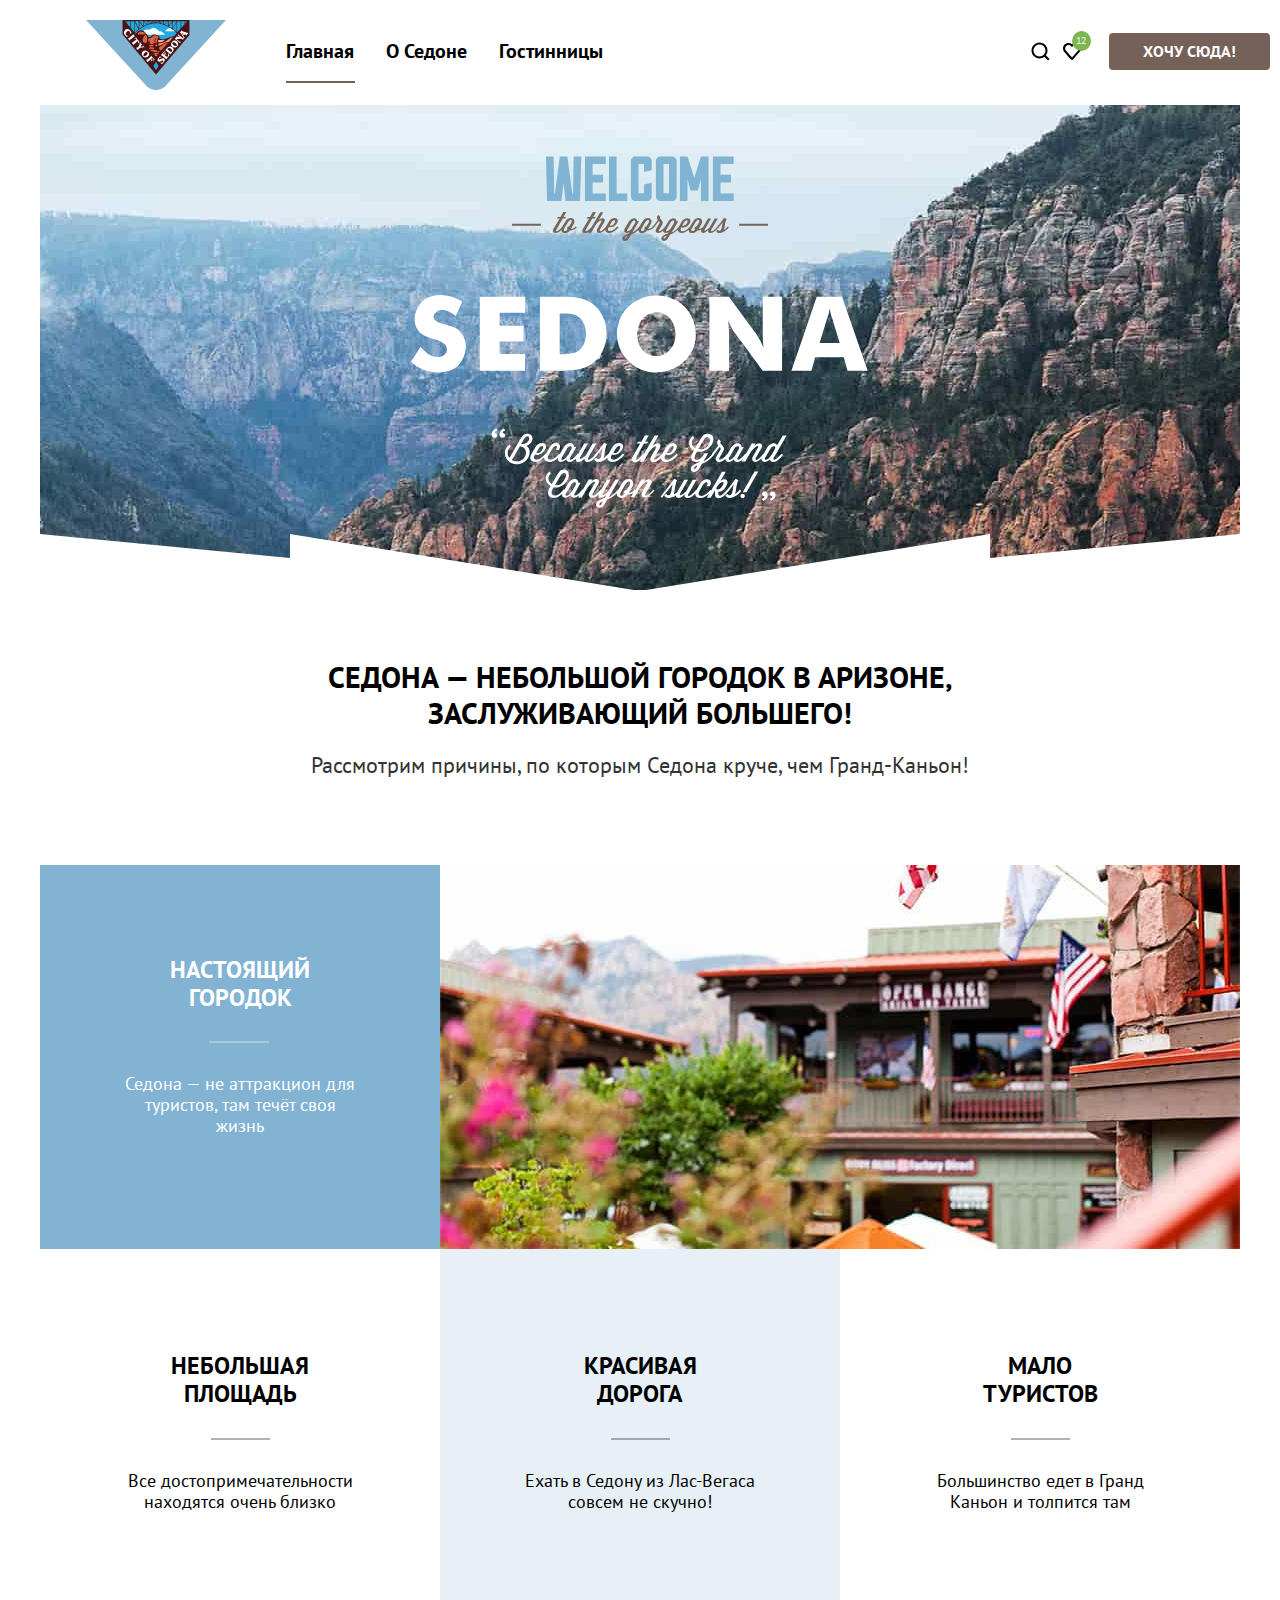
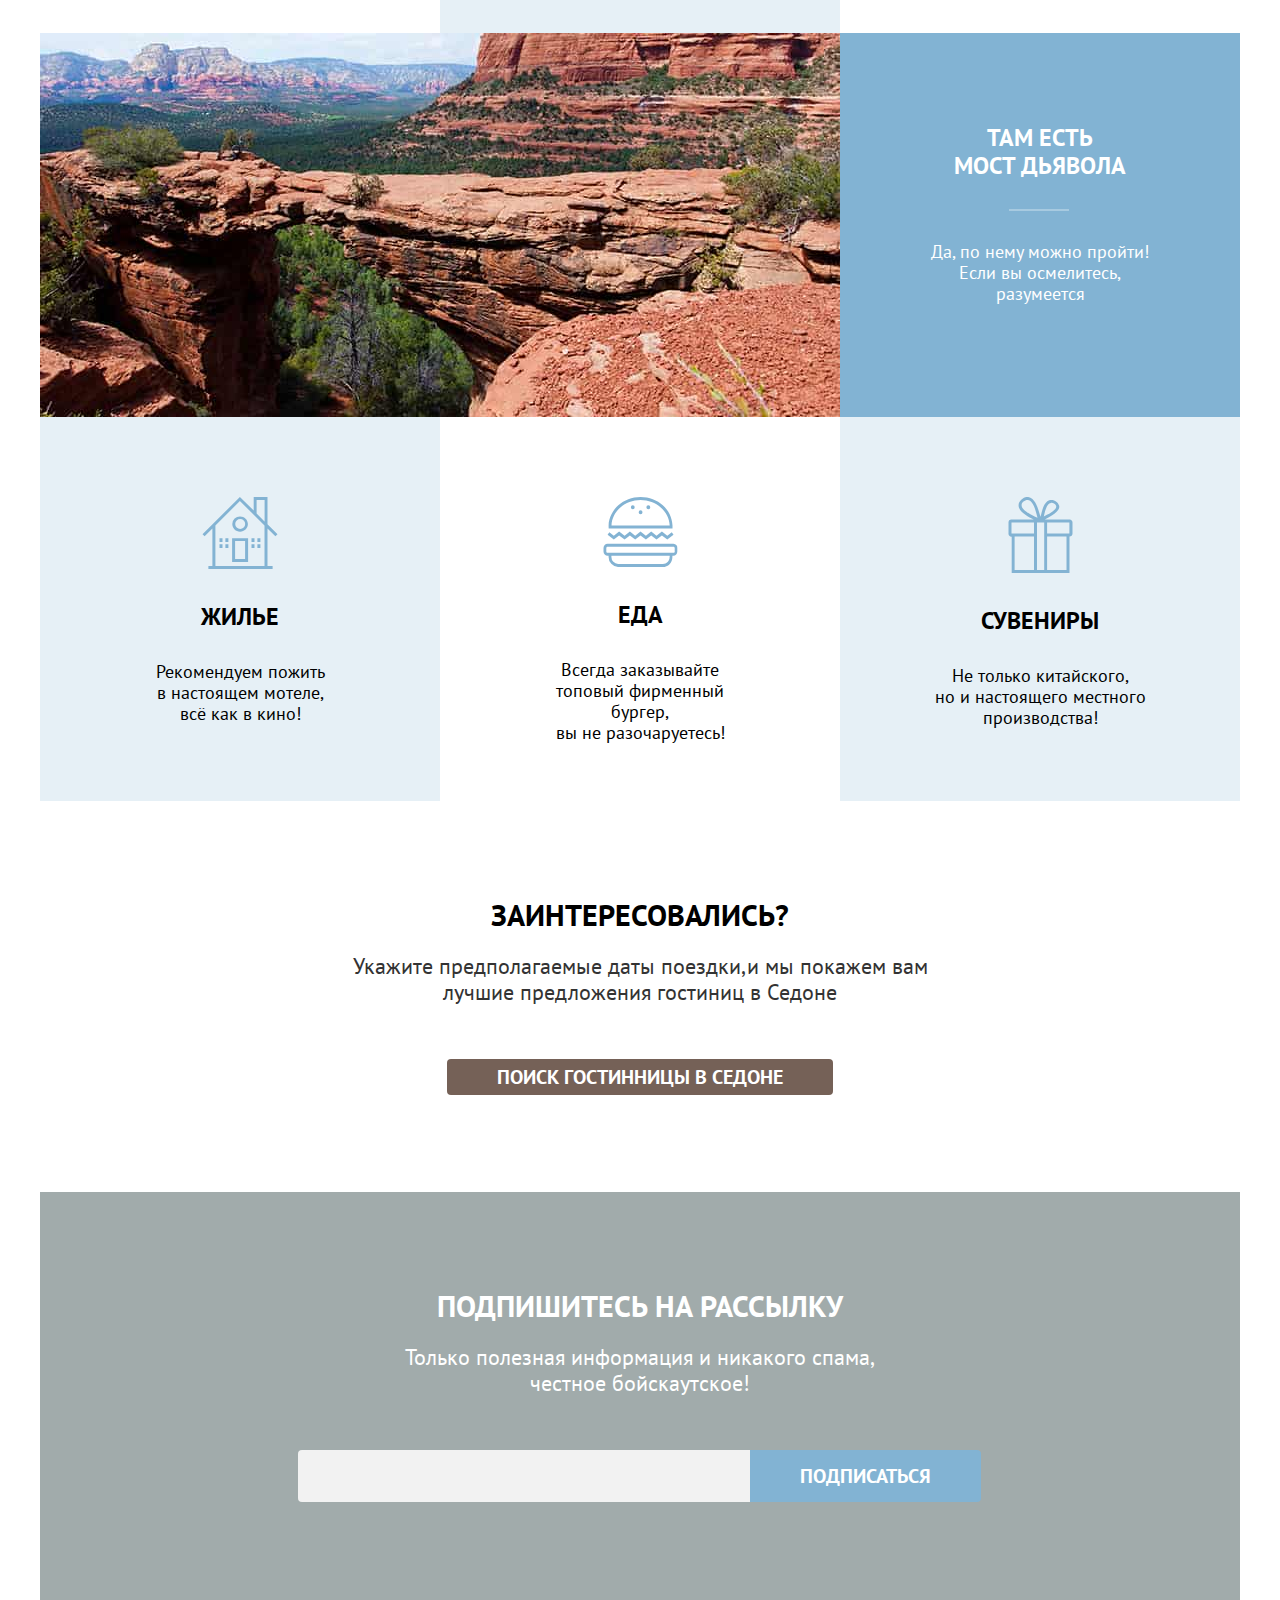
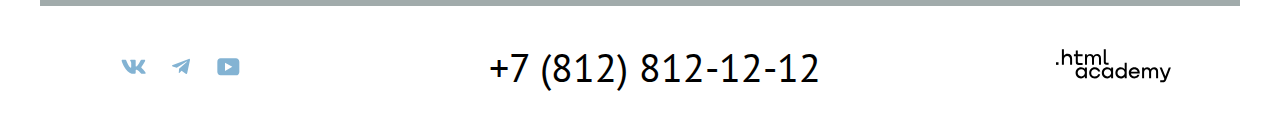
==== 8/index.html @ 2dd7229a ":heavy_check_mark: Сборка #8" ====
<!DOCTYPE html>
<html lang="ru">
<head>
  <meta charset="UTF-8">
  <title>HTML Academy: Седона</title>
  <link rel="stylesheet" href="styles/style.css">
    <base href="https://htmlacademy-htmlcss.github.io/2108835-sedona-35/8/">
</head>
  <body>

    <header class="main-header">
      <nav class="navigation">
        <div class="main-menu">
          <a class="navigation-link" href="#">
            <img class="logo" src="images/header/sedona-logo.svg" width="140px" height="70px" alt="Логотип Поездки в Седону.">
          </a>
          <ul class="navigation-list">
            <li class="navigation-item">
              <a class="navigation-link navigation-link-current">Главная</a>
            </li>
            <li class="navigation-item">
              <a class="navigation-link" href="faq.html">О Седоне</a>
            </li>
            <li class="navigation-item">
              <a class="navigation-link" href="catalog.html">Гостинницы</a>
            </li>
          </ul>
        </div>

        <ul class="navigation-list navigation-user">
          <li class="navigation-item user-menu-item">
            <a class="navigation-link navigation-search" href="#">
              <svg class="search" aria-hidden="true" focusable="false" width="20" height="20" viewBox="0 0 20 20" fill="none" xmlns="http://www.w3.org/2000/svg">
                <path d="M19.5 18.0083L15.8 14.3287C16.8 13.0359 17.5 11.3453 17.5 9.4558C17.5 5.08011 13.9 1.5 9.5 1.5C5.1
                1.5 1.5 5.17956 1.5 9.55525C1.5 13.9309 5.1 17.511 9.5 17.511C11.3 17.511 13 16.9144 14.4 15.8204L18.1 19.5L19.5
                18.0083ZM9.5 15.5221C6.2 15.5221 3.5 12.837 3.5 9.55525C3.5 6.27348 6.2 3.5884 9.5 3.5884C12.8 3.5884 15.5 6.27348
                15.5 9.55525C15.5 12.837 12.8 15.5221 9.5 15.5221Z"/>
                </svg>
              <span class="visually-hidden">
                Поиск
              </span>
              </a>
          </li>
          <li class="navigation-item">
            <a class="navigation-link navigation-favorites" href="#">
              <svg class="heart" aria-hidden="true" focusable="false" width="18" height="17" viewBox="0 0 18 17" fill="none" xmlns="http://www.w3.org/2000/svg" >
                <path d="M8.9 17c-.3 0-.6-.1-.8-.4-5.4-6.1-6.7-7.5-7-7.9C.4 7.8 0 6.6 0 5.4 0 2.4 2.4 0 5.5 0 6.8 0 8
                .5 9 1.3 10 .5 11.3 0 12.5 0c3 0 5.5 2.4 5.5 5.4 0 1.3-.5 2.5-1.3 3.4l-7 7.9c-.2.2-.4.3-.8.3Zm-6-9.5c.3.4
                3.5 4 6.1 6.9l6.2-7c.5-.5.7-1.2.7-2 0-1.8-1.5-3.3-3.3-3.3-1 0-2 .5-2.7 1.3-.3.3-.6.4-.9.4-.3 0-.6-.2-.8-.4-.7-.8-1.7-1.3-2.7-1.3-1.8 0-3.3 1.5-3.3
                3.3-.1.9.3 1.6.7 2.1-.1 0-.1 0 0 0Z"/></svg>
                <span class="new-favorites">12</span>
              <span class="visually-hidden">Нравится</span>
            </a>
          </li>
          <li class="navigation-item">
            <a class="button-want button-brown" href="#">Хочу сюда!</a>
          </li>
        </ul>
      </nav>
    </header>

<div class="page-container">
    <main class="main-container main-index">
      <h1 class="visually-hidden">Седона</h1>

      <div class="main-logo-container">
        <img class="main-logo" src="images/main/welcome.svg" alt="Главная" width="458px" height="352px">
      </div>
      <div class="description-container">
        <h2 class="description-title">Седона &mdash; небольшой городок в Аризоне,<br>заслуживающий большего!</h2>
        <p class="description-paragraph">Рассмотрим причины, по которым Седона круче, чем Гранд-Каньон!</p>
      </div>

      <section class="advantages">
        <h2 class="visually-hidden">Преимущества</h2>
          <ul class="advantages-list-first">
            <li class="advantages-item">
              <div class="advantages-blue">
                <h3 class="advantages-title-blue">Настоящий<br>городок</h3>
                <p class="advantages-description-blue">Седона — не аттракцион для туристов, там течёт своя жизнь</p>
              </div>
              <img src="images/main/photo-1.jpg" width="800" height="384" alt="Фото Настоящий городок">
            </li>
          </ul>
          <ul class="advantages-item">
            <li class="advantages-white">
              <h3 class="advantages-title light">Небольшая площадь</h3>
              <p class="advantages-description">Все достопримечательности находятся очень близко</p>
            </li>
            <li class="advantages-white light-blue">
              <h3 class="advantages-title">Красивая дорога</h3>
              <p class="advantages-description">Ехать в Седону из Лас-Вегаса совсем не скучно!</p>
            </li>
            <li class="advantages-white">
              <h3 class="advantages-title light">Мало туристов</h3>
              <p class="advantages-description">Большинство едет в Гранд Каньон и толпится там</p>
            </li>
          </ul>
          <div class="advantages-list-second">
            <img src="images/main/photo-2.jpg" width="800" height="384" alt="Фото Мост Дьявола">
            <ul class="advantages-item">
              <li class="advantages-blue">
                <h3 class="advantages-title-blue">Там есть<br>мост дьявола</h3>
                <p class="advantages-description-blue">Да, по нему можно пройти! Если вы осмелитесь, разумеется</p>
            </li>
          </ul>
        </div>
          <ul class="advantages-item">
            <li class="advantages-white light-blue">
              <div class="services-item-image">
                <img class="services-image" src="images/main/house.svg">
              </div>
              <h3 class="advantages-title house">Жилье</h3>
              <p class="advantages-description last">Рекомендуем пожить<br>в настоящем мотеле,<br> всё как в кино!</p>
            </li>
            <li class="advantages-white">
              <div class="services-item-image">
                <img class="services-image" src="images/main/food .svg">
              </div>
              <h3 class="advantages-title food">Еда</h3>
              <p class="advantages-description last">Всегда заказывайте<br>топовый фирменный бургер,<br>вы не разочаруетесь!</p>
            </li>
            <li class="advantages-white light-blue">
              <div class="services-item-image">
                <img class="services-image" src="images/main/souvenirs.svg">
              </div>
              <h3 class="advantages-title gift">Сувениры</h3>
              <p class="advantages-description last">Не только китайского,<br>но и настоящего местного<br>производства!</p>
            </li>
          </ul>
      </section>

      <section class="search-hotel">
        <h2 class="search-hotel-text">Заинтересовались?</h2>
        <p class="search-hotel-description">Укажите предполагаемые даты поездки,и мы покажем вам лучшие предложения гостиниц в Седоне</p>
        <a class="button button-search-hotel button-brown" href="catalog.html">Поиск гостинницы в Седоне</a>
      </section>
      <section class="subscribe index-subscribe">
        <div class="subscribe-text">
          <h2 class="subscribe-title">Подпишитесь на рассылку</h2>
          <p class="subscribe-paragraph">Только полезная информация и никакого спама,<br>честное бойскаутское!</p>
        </div>
          <form class="subscribe-form" action="https://echo.htmlacademy.ru/" method="post">
            <input class="subscribe-input" type="email" name="mailing-list-email placeholder"="Ваш e-mail">
            <button class="button subscription-button button-blue" type="submit">Подписаться</button>
          </form>
        </section>
    </main>

    <footer class="page-footer">
      <section class="footer-social">
        <h2 class="visually-hidden">Социальные сети</h2>
        <ul class="footer-social-list">
          <li class="footer-social-item">
            <a class="social-link" href="https://vk.com/htmlacademy">
              <svg class="social-vk" aria-hidden="true" focusable="false" width="25" height="15" viewBox="0 0 25 15" xmlns="http://www.w3.org/2000/svg">
                <path fill-rule="evenodd" clip-rule="evenodd" d="M24.1164 1.80445C24.2824 1.25845 24.1164 0.856445
                23.3214 0.856445H20.6964C20.0284 0.856445 19.7204 1.20345 19.5534 1.58645C19.5534 1.58645 18.2184
                4.78245 16.3274 6.85845C15.7154 7.46045 15.4374 7.65145 15.1034 7.65145C14.9364 7.65145 14.6854 7.46045
                14.6854 6.91345V1.80445C14.6854 1.14845 14.5014 0.856445 13.9454 0.856445H9.81738C9.40038 0.856445 9.14938 1.16045
                9.14938 1.44945C9.14938 2.07045 10.0954 2.21445 10.1924 3.96245V7.76045C10.1924 8.59345 10.0394 8.74444 9.70538
                8.74444C8.81538 8.74444 6.65038 5.53345 5.36538 1.85945C5.11638 1.14445 4.86438 0.856445 4.19338 0.856445H1.56638C0.816382 0.856445 0.666382 1.20345 0.666382
                1.58645C0.666382 2.26845 1.55638 5.65645 4.81138 10.1374C6.98138 13.1974 10.0364 14.8564 12.8194 14.8564C14.4884
                14.8564 14.6944 14.4884 14.6944 13.8534V11.5404C14.6944 10.8034 14.8524 10.6564 15.3814 10.6564C15.7714 10.6564
                16.4384 10.8484 17.9964 12.3234C19.7764 14.0724 20.0694 14.8564 21.0714 14.8564H23.6964C24.4464 14.8564 24.8224
                14.4884 24.6064 13.7604C24.3684 13.0364 23.5184 11.9854 22.3914 10.7384C21.7794 10.0284 20.8614 9.26345 20.5824
                8.88045C20.1934 8.38945 20.3044 8.17044 20.5824 7.73345C20.5824 7.73345 23.7824 3.30745 24.1154 1.80445H24.1164Z"/>
              </svg>
              <span class="visually-hidden">Вконтакте</span>
            </a>
          </li>
          <li class="footer-social-item">
            <a class="social-link" href="https://t.me/htmlacademy ">
              <svg class="social-telegram" aria-hidden="true" focusable="false" width="18" height="16" viewBox="0 0 18 16" fill="none" xmlns="http://www.w3.org/2000/svg">
                <path d="M16.785 0.955705L0.840489 7.1042C-0.247661 7.54126 -0.241365 8.14828 0.640845 8.41897L4.73445
                9.69597L14.2058 3.72014C14.6537 3.44766 15.0629 3.59424 14.7265 3.89281L7.05283 10.8183H7.05103L7.05283
                10.8192L6.77045 15.0387C7.18413 15.0387 7.36669 14.8489 7.59871 14.625L9.58705 12.6915L13.7229 15.7464C14.4855
                16.1664 15.0332 15.9506 15.2229 15.0405L17.9379 2.2453C18.2158 1.13107 17.5126 0.626562 16.785 0.955705Z"/>
              </svg>
              <span class="visually-hidden">Телеграмм</span>
            </a>
          </li>
          <li class="footer-social-item">
            <a class="social-link" href="https://www.youtube.com/user/htmlacademyru">
              <svg class="social-youtube" aria-hidden="true" focusable="false" width="23" height="18" viewBox="0 0 23 18" fill="none" xmlns="http://www.w3.org/2000/svg">
                <path d="M18.9402 0.356445H3.50738C1.64668 0.356445 0.333252 1.9502 0.333252 3.75645V13.8502C0.333252
                15.7627 1.64668 17.3564 3.50738 17.3564H19.1591C20.8009 17.3564 22.3333 15.7627 22.3333 13.9564V3.75645C22.1143
                1.9502 20.8009 0.356445 18.9402 0.356445ZM7.99494 12.8939V4.81894L15.3283 8.85645L7.99494 12.8939Z"/>
              </svg>
              <span class="visually-hidden">Ютуб</span>
            </a>
          </li>
        </ul>
    </section>

    <a class="footer-contacts-phone" href="tel:+79129121212">+7 (812) 812-12-12</a>

    <a class="footer-html-logo" href="https://htmlacademy.ru/">
      <svg class="copyright-htmlacademy" aria-hidden="true" focusable="false" width="115" height="34" viewBox="0 0 115 34" fill="none" xmlns="http://www.w3.org/2000/svg">
        <path d="M0 13.2564V15.8564H2.5V13.2564H0Z" fill="black"/>
        <path d="M11.6 4.85645C10 4.85645 8.8 5.55645 8 6.55645H7.9V0.356445H5.9V15.8564H7.9V10.5564C7.9 8.45645 9.2 6.95645 11.2 6.95645C13 6.95645 14.1 8.35645 14.1 10.1564V15.8564H16.1V9.75644C16.2 6.75644 14.3 4.85645 11.6 4.85645Z" fill="black"/>
        <path d="M26.6 5.15645H21.8V1.45645H19.8V5.25645H17.9V7.25645H19.8V13.2564C19.8 14.9564 20.8 15.9564 22.5 15.9564H26.6V13.9564H22.9C22.2 13.9564 21.8 13.5564 21.8 12.8564V7.15645H26.6V5.15645Z" fill="black"/>
        <path d="M41.1 4.95645C39.5 4.95645 38.2 5.75644 37.6 7.05645H37.5C36.9 5.85645 35.7 4.95645 34.1 4.95645C32.7 4.95645 31.6 5.75645 31 6.75645H30.9V5.15645H29V15.7564H31V10.3564C31 8.35645 32 6.85645 33.6 6.85645C35.1 6.85645 36 7.85645 36 9.45645V15.7564H38V10.1564C38 7.75645 39.4 6.85645 40.6 6.85645C42.1 6.85645 43 7.85645 43 9.45645V15.7564H45V9.25644C45.1 6.75644 43.6 4.95645 41.1 4.95645Z" fill="black"/>
        <path d="M47.8 13.0564C47.8 14.7564 48.8 15.7564 50.6 15.7564H52.6V13.7564H50.9C50.2 13.7564 49.8 13.3564 49.8 12.6564V0.356445H47.8V13.0564Z" fill="black"/>
        <path d="M28.9 20.0564C28 18.9564 26.7 18.2564 25 18.2564C21.9 18.2564 19.6 20.5564 19.6 23.8564C19.6 27.1564 21.9 29.4564 25 29.4564C26.8 29.4564 28 28.6564 28.8 27.5564H28.9V29.1564H30.9V18.5564H28.9V20.0564ZM25.3 27.4564C23.1 27.4564 21.7 25.8564 21.7 23.8564C21.7 21.8564 23.1 20.2564 25.3 20.2564C27.5 20.2564 28.9 21.8564 28.9 23.8564C28.9 25.7564 27.5 27.4564 25.3 27.4564Z" fill="black"/>
        <path d="M44.2 22.3564C43.7 19.9564 41.6 18.2564 38.8 18.2564C35.4 18.2564 33.2 20.7564 33.2 23.8564C33.2 26.9564 35.4 29.4564 38.8 29.4564C41.6 29.4564 43.7 27.6564 44.2 25.2564H42.1C41.7 26.5564 40.4 27.5564 38.8 27.5564C36.6 27.5564 35.2 25.9564 35.2 23.9564C35.2 21.9564 36.6 20.3564 38.8 20.3564C40.4 20.3564 41.6 21.3564 42.1 22.5564H44.2V22.3564Z" fill="black"/>
        <path d="M55.1 20.0564C54.2 18.9564 52.9 18.2564 51.2 18.2564C48.1 18.2564 45.8 20.5564 45.8 23.8564C45.8 27.1564 48.1 29.4564 51.2 29.4564C53 29.4564 54.2 28.6564 55 27.5564H55.1V29.1564H57.1V18.5564H55.1V20.0564ZM51.5 27.4564C49.3 27.4564 47.9 25.8564 47.9 23.8564C47.9 21.8564 49.3 20.2564 51.5 20.2564C53.7 20.2564 55.1 21.8564 55.1 23.8564C55.1 25.7564 53.6 27.4564 51.5 27.4564Z" fill="black"/>
        <path d="M68.7 20.1564C67.8 19.0564 66.5 18.2564 64.8 18.2564C61.7 18.2564 59.4 20.5564 59.4 23.8564C59.4 27.1564 61.6 29.4564 64.8 29.4564C66.5 29.4564 67.8 28.6564 68.6 27.6564H68.7V29.1564H70.7V13.7564H68.7V20.1564ZM65.1 27.4564C62.9 27.4564 61.5 25.8564 61.5 23.8564C61.5 21.8564 62.9 20.2564 65.1 20.2564C67.3 20.2564 68.7 21.8564 68.7 23.8564C68.6 25.8564 67.2 27.4564 65.1 27.4564Z" fill="black"/>
        <path d="M78.3 18.2564C75 18.2564 72.8 20.7564 72.8 23.8564C72.8 26.8564 74.9 29.4564 78.3 29.4564C80.8 29.4564 82.8 28.1564 83.5 25.8564H81.4C80.9 26.8564 79.8 27.4564 78.4 27.4564C76.5 27.4564 75.1 26.1564 75 24.5564H83.8C84 20.9564 81.8 18.2564 78.3 18.2564ZM78.3 20.1564C80 20.1564 81.3 21.1564 81.6 22.7564H75.1C75.4 21.2564 76.6 20.1564 78.3 20.1564Z" fill="black"/>
        <path d="M98.2 18.2564C96.6 18.2564 95.3 19.0564 94.6 20.2564H94.5C93.9 19.0564 92.7 18.2564 91.1 18.2564C89.7 18.2564 88.6 18.9564 88 20.0564V18.5564H86.1V29.1564H88.1V23.7564C88.1 21.7564 89.1 20.3564 90.7 20.2564C92.2 20.2564 93.1 21.2564 93.1 22.8564V29.1564H95.1V23.5564C95.1 21.1564 96.5 20.2564 97.7 20.2564C99.2 20.2564 100.1 21.2564 100.1 22.8564V29.1564H102.1V22.6564C102.2 20.0564 100.7 18.2564 98.2 18.2564Z" fill="black"/>
        <path d="M109.4 27.3564L105.8 18.4564H103.6L108.4 30.0564C108.1 30.9564 107.7 31.2564 106.7 31.2564H104.2V33.2564H106.7C108.5 33.2564 109.5 32.4564 110.2 30.6564L114.9 18.4564H112.8L109.4 27.3564Z" fill="black"/>
      </svg>
      <!-- <img class="footer-logo" src="images/footer/footer-htmlacademy-logo.svg" width="114.9px" height="32.9px" alt="Логотип html academy"> -->
    </a>
   </footer>
</div>

  <div class="modal-container modal-close">
    <div class="modal">
      <button class="button modal-close-button">
        <span class="visually-hidden">Закрыть</span>
      </button>
      <section class="modal-content">
        <h2 class="modal-title">Поиск гостиницы в Седоне</h2>
        <form class="modal-form" action="https://echo.htmlacademy.ru/" method="post">
          <fieldset class="form-selection">
            <ul class="date-selection-list">
              <li class="date-selection-item">
                <label class="arival-date-title" for="arival">Дата Заезда:</label>
                <div class="arival-date-wrapper">
                  <input class="arival-date-input" type="text" id="arival" name="arival-date" placeholder="Укажите дату" value="27 апреля 2020" required>
                  <span class="description-input error">Мы не можем отправить вас в прошлое.</span>
                </div>
              </li>
              <li class="date-selection-item">
                <label class="checkout-date-title" for="checkout">Дата Выезда:</label>
                <div class="checkout-date-wrapper">
                  <input class="checkout-date-input" type="text" id="checkout" name="checkout-date" placeholder="Укажите дату" value="1 сентября 2023" required>
                  <span class="description-input">На эти даты есть свободные номера. Пока есть.</span>
                </div>
              </li>
            </ul>
          </fieldset>
          <fieldset class="form-selection">
            <ul class="people-selection-list">
              <li class="people-selection-item">
                <label class="people-selection-title" for="adults">Взрослые:</label>
                <div class="people-selection-input">
                  <button class="button-minus" type="button" name="minus"></button>
                  <input class="people-amount" type="number" id="adults" name="adults-place" value="2">
                  <button class="button-plus" type="button" name="plus"></button>
                </div>
              </li>
               <li class="people-selection-item">
                <span class="people-selection-title-label">
                  <label class="people-selection-title" for="children">Дети:</label>
                  <span class="tooltip">
                    <button class="tooltip-button" aria-labelledby="tooltip-label-amount">
                      <svg class="tooltip-button-icon" aria-hidden="true" focusable="false" width="20" height="20" viewBox="0 0 20 20" fill="none" xmlns="http://www.w3.org/2000/svg">
                        <path fill-rule="evenodd" clip-rule="evenodd" d="M9 4h2v2H9V4Zm2 12H9V7h2v9Z" fill="#fff"/>
                      </svg>
                    </button>
                    <span class="tooltip-text" role="tooltip" id="tooltip-label-amount">
                      Укажите количество детей,<br> которые будут с вами, возраст<br> которых от 6 до 18 лет. Дети<br> до 6 лет размещаются<br> бесплатно.
                    </span>
                  </span>
                </span>
                <div class="people-selection-input">
                  <button class="button-minus" type="button" name="minus"></button>
                  <input class="people-amount" type="number" id="children" name="children-place" value="2">
                  <button class="button-plus" type="button" name="plus"></button>
                </div>
              </li>
            </ul>
          </fieldset>
          <button class="modal-submit-button buton-blue" type="submit" name="search">Найти</button>
        </form>
      </section>
    </div>
  </div>
</body>
</html>
---- 8/styles/style.css ----
@font-face {
    font-family: "PT Sans";
    font-style: normal;
    font-weight: 400;
    src: url(../fonts/ptsans-400.woff2) format("woff2");
    font-display: swap;
}

@font-face {
    font-family: "PT Sans";
    font-style: normal;
    font-weight: 700;
    src: url(../fonts/ptsans-700.woff2) format("woff2");
    font-display: swap;
}

html {
  height: 100%;
}

body {
  margin: 0;
  display: flex;
  flex-direction: column;
  min-height: 100%;
  font-family: "PT Sans", Arial , sans-serif;
  font-weight: 400;
  font-size: 18px;
  line-height: 21px;
  color: #000000;
  background-color: #ffffff;
  box-sizing: border-box;
}

.visually-hidden {
  position: absolute;
  width: 1px;
  height: 1px;
  margin: -1px;
  padding: 0;
  border: 0;
  clip: rect(0 0 0 0);
  overflow: hidden;
}

.page-container {
  margin: 0 auto;
  width: 1200px;
}

.button {
  font-family: inherit;
  font-style: normal;
  font-weight: 700;
  font-size: 16px;
  line-height: 20px;
  text-align:center;
  text-decoration: none;
  text-transform:uppercase;
  color: #000000;
  border: none;
  cursor: pointer;
}

.button-light {
  color:#000000;
  background-color: #ffffff;
}

.page-header {
    color:#000000;
    background:#ffffff;
}


.logo {
  z-index: 10;
  margin-right: 28px;
}

.navigation-item {
  font-size: 20px;
  white-space: nowrap;
}

.navigation {
  display: flex;
  justify-content: space-between;
  padding-right: 70px;
  padding-left: 70px;
  width: 1200px;
  margin: 0 auto;
}

.main-menu {
  display: flex;
  width: 700px;
}

.navigation-list {
  display: flex;
  flex-wrap: wrap;
  margin-top: 19px;
  padding: 0;
  list-style-type: none;
}

.navigation-user {
  display: flex;
  align-items: center;
  margin-top: 5px;
  padding: 0;
}

.user-menu-item {
  min-height: 25px;
  min-width: 25px;
}

.new-favorites {
  position: absolute;
  font-weight: 400;
  font-size: 10px;
  color: #FFFFFF;
  background-color: #7DB54F;
  display: flex;
  width: 10px;
  height: 10px;
  padding: 5px 5px 5px 4px;
  border-radius: 50% ;
  line-height: 10px;
  text-align:center;
  top: 0;
}

.button-want {
  padding: 8px 34px;
  display: block;
  font-family: 'PT Sans', Arial , sans-serif;
  font-weight: 700;
  font-size: 16px;
  text-transform: uppercase;
  color: #FFFFFF;
  text-decoration: none;
  white-space: nowrap;
  border-radius: 4px;
  border-style: none;
}

.heart {
  position: absolute;
  top: 0;
  bottom: 0;
  right: 0;
  left: 0;
  margin: auto;
  fill: #000000;
}

.search {
  position: absolute;
  top: 0;
  bottom: 0;
  right: 0;
  left: 0;
  margin: auto;
  fill: #000000;
}

.navigation-searh {
  position: relative;
  padding: 18px 24px 24px 20px;
}

.navigation-favorites {
  position: relative;
  padding: 18px 5px 24px 18px;
  margin-right: 21px;
  text-decoration: none;
}


.navigation-link {
  position: relative;
  padding: 20px 16px;
  display: block;
  font-family: "PT Sans", Arial , sans-serif;
  font-size: 20px;
  line-height: 24px;
  color: #000000;
  font-weight: 700;
  text-align: left;
  text-decoration: none;
  text-transform: capitalize;
}

.navigation-link-current::before {
  position: absolute;
  right: 0;
  left: 0;
  bottom: 0;
  margin: 0 15px 0 16px;
  height: 2px;
  background-color: #756257;
  content: "";
}

.navigation-favorites {
  text-decoration: none;
}

/* все виды кнопок */

.button-brown {
  background-color: #756157;
}

.button-brown:hover {
  background-color: #615048;
  cursor: pointer;
}

.button-brown:focus-visible {
  outline: 0;
  background-color: #615048;
}

.button-brown:active {
  color: #FFFFFF30;
  background-color: #756157;
}

.button-brown:disabled {
  background-color: #E5E5E5;
}

.button-blue {
  background-color: #82B3D3;
}

.button-blue:hover {
  background-color: #68A2CA;
  cursor: pointer;
}

.button-blue:active {
  color: #FFFFFF30;
  background-color: #82B3D3;
}

.button-blue:focus-visible {
  outline: 0;
  background-color: #68A2CA;
}

.button-blue:disabled {
  background-color: #E5E5E5;
}

.main-container {
  flex-grow: 1;
  text-align: center;
}

.main-inner {
  flex-grow: 1;
  margin-top: -10px;
}

.main-logo-container {
  width: 100%;
  height: 485px;
  margin-top: -10px;
  text-align: center;
  background: url("../images/main/main-backgroudn.jpg");
  margin-top: -10px;
  background-color: #9db2cd;
}

.main-logo-container::after {
  position: absolute;
  background: url("../images/main/niz-hero.png");
  background-repeat: no-repeat;
  width: 1200px;
  height: 57px;
  transform: translateX(-600px) translateY(26px);
  border: none;
  content: "";
}

.main-logo {
  display: block;
  margin-left: auto;
  margin-right: auto;
  padding-top: 51px;
}

.description-container {
  padding: 69px 20px 89px 20px;
}

.description-title {
  min-height: 72px;
  margin: 0 0 24px 0;
  line-height: 36px;
  font-size: 30px;
  text-transform: uppercase;
}

.description-paragraph {
  margin: 0;
  font-weight: 400;
  font-size: 22px;
  color: #333333;
}

.advantages-list-first {
  margin: 0;
  padding: 0;
}

.advantages-blue {
  margin: 0;
  padding: 0;
  width: 400px;
  height: 384px;
  color: #ffffff;
  background-color: #82b3d3;
  display: flex;
  flex-direction: column;
}

.advantages-item {
  display: grid;
  grid-template-columns: auto auto auto;
  margin: 0;
  padding: 0;
}

.advantages-title-blue {
  margin-top: 91px;
  margin-bottom: 29px;
  padding: 0;
  color: #ffffff;
  background-color: #82b3d3;
  font-size: 24px;
  line-height: 28px;
  font-weight: 700;
  text-align: center;
  text-transform: uppercase;
  position: relative;
}

.advantages-list-second {
  display: flex;
  margin: 0;
  padding: 0;
}

.advantages-title {
  position: relative;
  color: #000000;
  font-size: 24px;
  line-height: 28px;
  text-transform: uppercase;
  width: 175px;
  margin: 0 auto;
  margin-top: 103px;
}

.advantages-title::after {
  position: absolute;
  bottom: -95px;
  top: 86px;
  left: 18px;
  width: 59px;
  height: 2px;
  background-color: rgba(0, 0, 0, 0.3);
  content: "";
  margin-left: 40px;
}

.advantages-title-blue::after {
  position: absolute;
  bottom: -95px;
  top: 85px;
  left: 129px;
  width: 60px;
  height: 2px;
  background-color: rgba(255, 255, 255, 0.3);
  content: "";
  margin-left: 40px;
}

.advantages-title.house::after,
.advantages-title.food::after,
.advantages-title.gift::after {
  content: none;
}

.advantages-description-blue {
  color: #ffffff;
  background-color: #82b3d3;
  font-size: 18px;
  line-height: 21px;
  font-weight: 400;
  margin: 0 auto;
  width: 230px;
  text-align: center;
  margin-top: 32px;
}

.advantages-item-2 {
  display: flex;
  justify-content: space-evenly;
  margin: 0;
  padding: 0;
  text-align: center;
}

.advantages-white {
  height: 384px;
  text-align: center;
  display: flex;
  flex-wrap: wrap;
  flex-direction: column;
}

.services-item-image {
  margin-top: 80px;
}

.light-blue {
  background-color: rgba(131, 179, 211, 0.2);
}

.advantages-title.house,
.advantages-title.food,
.advantages-title.gift {
  margin-top: 30px;
}

.house {
  position: relative;
}

.house::before {
  position: absolute;
  bottom: 59px;
  left: 50px;
  height: 72px;
  width: 75px;
  background-image: url("../images/advantages_house.svg");
  background-repeat: no-repeat;
  content: "";
}

.food {
  position: relative;
}

.food::before {
  position: absolute;
  bottom: 57px;
  left: 50px;
  height: 72px;
  width: 75px;
  background-image: url("../images/advantages_food.svg");
  background-repeat: no-repeat;
  content: "";
}

.gift {
  position: relative;
}

.gift::before {
  position: absolute;
  bottom: 61px;
  left: 55px;
  height: 72px;
  width: 75px;
  background-image: url("../images/advantages_gift.svg");
  background-repeat: no-repeat;
  content: "";
}

.advantages-item-list {
  height: 384px;
  display: flex;
  flex-direction: column;
  justify-content: center;
}

.advantages-description {
  margin: 0 auto;
  width: 230px;
  color: #000000;
  font-size: 18px;
  line-height: 21px;
  font-weight: 400;
  text-align: center;
  margin-top: 62px;
}

.advantages-description.last {
  margin-top: 30px;
}

.search-hotel {
  padding: 100px 304px 96px;
  line-height: 36px;
  font-family: 'PT Sans', Arial , sans-serif;
  font-weight: 700;
}

.button-search-hotel {
  display: inline-block;
  padding: 8px 50px;
  font-size: 20px;
  text-transform: uppercase;
  color: #FFFFFF;
  text-decoration: none;
  border-radius: 4px;
  border-style: none;
}

.search-hotel-text {
  margin: 0;
  margin-bottom: 24px;
  font-size: 30px;
  line-height: 28px;
  text-transform: uppercase;
}

.search-hotel-description {
  margin: 0;
  margin-bottom: 54px;
  line-height: 26px;
  font-weight: 400;
  color: #333333;
  font-size: 22px;
}

.subscribe {
  padding: 96px 258px 104px;
  color: #ffffff;
  font-family: "PT Sans", Arial , sans-serif;
  font-style: normal;
  font-weight: 700;
  font-size: 30px;
  line-height: 36px;
  text-transform: uppercase;
  text-align: center;
}

.index-subscribe {
  background-image: url(/images/main/subscribe.jpg);
  background-size: 1200px 415px;
  background-repeat:no-repeat;
  background-color:#a1abab ;
}

.catalog-subscribe {
  color: #000000;
}

.subscribe-title {
  margin: 0;
  margin-bottom: 20px;
  font-size: 30px;
  text-transform: uppercase;
}

.subscribe-paragraph {
  font-style: normal;
  font-weight: 400;
  font-size: 22px;
  line-height: 26px;
  text-transform: none;
  margin: 0;
  margin-bottom: 54px;
}

.subscribe-form {
  display: flex;
  width: 684px;
}

.subscribe-input {
  width: 413px;
  height: 14px;
  padding: 19px;
  padding-left: 20px;
  font-family: 'PT Sans', Arial , sans-serif;
  font-weight: 400;
  font-size: 18px;
  border-top-left-radius: 4px;
  border-bottom-left-radius: 4px;
  outline: #FFFFFF;
  background-color: #F2F2F2;
  border-style: none;
}

.subscribe-input:disabled{
  background-color: #e5e5e5e1;
}

.subscription-button {
  padding: 8px 50px;
  font-family: 'PT Sans', Arial , sans-serif;
  font-style: normal;
  font-size: 20px;
  text-transform: uppercase;
  color: #FFFFFF;
  text-align: center;
  border-style: none;
  border-top-right-radius: 4px;
  border-bottom-right-radius: 4px;
  cursor: pointer;
}

.page-footer {
  display: flex;
  justify-content: space-between;
  align-items: center;
  padding: 40px 69px 30px 70px;
  flex-wrap: wrap;
}

.footer-social-list{
  display: flex;
  max-width: 150px;
  margin: 0;
  padding: 0;
}

.social-link {
  position: relative;
  display: inline-block;
  width: 47px;
  height: 40px;
}

.social-link:focus-visible {
  outline: 0;
}

.social-link:focus-visible svg {
  fill: #68A2CA;
}

.social-vk {
  position: absolute;
  top: 0;
  bottom: 0;
  right: 0;
  left: 0;
  margin: auto;
  fill: #83B3D3;
}

.social-vk:hover {
  fill: #68A2CA;
}

.social-vk:active {
  fill: #68A2CA4D;
}

.social-telegram {
  position: absolute;
  top: 0;
  bottom: 0;
  right: 0;
  left: 1px;
  margin: auto;
  fill: #83B3D3;
}

.social-telegram:hover {
  fill: #68A2CA;
}

.social-telegram:active {
  fill: #68A2CA4D;
}

.social-youtube {
  position: absolute;
  top: 1px;
  bottom: 0;
  right: 0;
  left: 2px;
  margin: auto;
  fill: #83B3D3;
}

.social-youtube:hover {
  fill: #68A2CA;
}

.social-youtube:active {
  fill: #68A2CA4D;
}

.footer-social-list {
  list-style-type: none;
}

.footer-social-item:nth-child(3n) {
  margin-right: 0;
}

.footer-contacts-phone {
  font-family: "PT Sans", Arial , sans-serif;
  font-style: normal;
  line-height: 36px;
  position: relative;
  left: 1px;
  bottom: 1px;
  font-weight: 400;
  font-size: 40px;
  text-decoration: none;
  color: #000000;
}

.footer-contact-phone:hover {
  color: #756157;
}

.footer-contact-phone:focus-visible {
  outline: 0;
  color: #756157;
}

.footer-contact-phone:active {
  color: #7561574D;
}

.footer-logo {
  position: relative;
  right: 1px;
  top: 1px;
}

.copyright-htmlacademy:hover path {
  fill: #756157;
}

.footer-html-logo:focus-visible {
  outline: 0;
}

.footer-html-logo:focus-visible path {
  fill: #756157;
}

.copyright-htmlacademy:active path {
  fill: #7561574D;
}

.breadcrumbs {
  display: flex;
  margin: 0;
  margin-bottom: 41px;
  padding: 0;
  color: #FFFFFF;
  background-image: url("../images/catalog/arrow.svg");
  background-position: 23px 5px;
  background-repeat: no-repeat;
  list-style-type: none;
}

.breadcrumbs-item:not(:last-child) {
  margin-right: 28px;
}

.breadcrumbs-hotels:disabled{
  color:inherit;
}

.breadcrumbs-link {
  color: inherit;
}

breadcrumbs-link:hover {
  color: #FFFFFF99;
  cursor: pointer;
}

.breadcrumbs-link:hover path {
  fill: #FFFFFF99;
}

.breadcrumbs-link:focus-visible {
  outline: none;
}

.breadcrumbs-link:active {
  color: #FFFFFF4D;
}

.breadcrumbs-link:active path {
  fill: #FFFFFF4D;
}

 .inner-header {
  padding: 35px 70px 70px;
  color: #FFFFFF;
  background-image: url(../images/catalog/background-catalog.jpg);
  background-color: #6c7177;
  background-size: 100% 100%;
  background-repeat: no-repeat;
  text-align: start;
}


.inner-header-title {
  margin: 0;
  margin-bottom: 8px;
  font-size: 60px;
  line-height: 78px;
  font-weight: 700;
  color:#ffffff
}

.catalog-filter {
  max-width: 1060px;
  display: flex;
}

.catalog-filter-title {
  font-weight: 700;
  font-size: 20px;
  line-height: 24px;
  color: #ffffff;
}

.control {
  font-weight: 400;
  font-size: 18px;
  line-height: 23px;
  color: #ffffff;
}


.catalog-filter {
  display: flex;
  justify-content: space-between;
}

.catalog-filter-group {
  border: 0;
  margin: 0;
  padding: 0;
  margin-bottom: 3px;
}

.catalog-filter-group-infra {
  margin-right: 70px;
  list-style-type: none;
}

.catalog-filter-group-radio {
  display: flex;
  flex-direction: column;
  border: 0;
  margin-right: 140px;
  padding: 0;
}

.control-input[type=radio] {
  margin: 0;
}

.catalog-filter-list {
  margin: 0;
  padding: 0;
}

.catalog-filter-title {
  padding: 0;
  margin-bottom: 32px;
  font-family: 'PT Sans', sans-serif;
  font-weight: 700;
  font-size: 20px;
  line-height: 24px;
}

.catalog-filter-item {
  font-family: "PT Sans", sans-serif;
  font-style: normal;
  font-weight: 400;
  font-size: 18px;
  line-height: 23px;
  list-style-type: none;
}

.catalog-filter-item:not(:last-child) {
  margin-bottom: 16px;
}

.control {
  position: relative;
  cursor: pointer;
}

.control-label {
  padding-left: 36px;
}

.control-input {
  display: none;
}

.control-mark {
  position: absolute;
  top: 1px;

  width: 20px;
  height: 20px;

  border: 0;
  border-radius: 4px;
  background-color: #FFFFFF;
}

.control-input[type="checkbox"]:checked + .control-mark {
  background-image: url("../images/icons/checked-checkbox.svg");
  background-repeat: no-repeat;
  background-position: 4px 6px;
}

.control-input:hover + .control-mark,
.control-label:hover {
  opacity: 0.6;
}

.control-input:focus-visible + .control-mark {
  outline: 3px #83B3D3 solid;
}

.control-input:active + .control-mark,
.control-label:active {
  opacity: 0.3;
}

.control-input:disabled + .control-mark,
.control-input:disabled + .control-mark + .control-label {
  opacity: 0.3;
  cursor: default;
}

.control-input[type="radio"] + .control-mark {
  border-radius: 50%;
}

.control-input[type="radio"]:checked + .control-mark::before {
  position: absolute;
  top: 5px;
  left: 5px;
  width: 10px;
  height: 10px;
  border-radius: 50%;
  background-color: #3F5E72;
  content: "";
}

.range-scale {
  position: relative;
  height: 4px;
  width: 287px;
  background-color: #FFFFFF49;
}

.range-bar {
  position: absolute;
  height: 4px;
  background-color: #FFFFFF;
}

.range-toggle {
  position: absolute;
  width: 20px;
  height: 20px;
  background-color: #FFFFFF;
  border: 0;
  border-radius: 5px;
  cursor: pointer;
}

.range-toggle:hover {
  box-shadow: 0 4px 10px rgba(0, 0, 0, 0.25);
}

.range-toggle:focus-visible {
  outline: 3px solid #83B3D3;
  box-shadow: 0 4px 10px rgba(0, 0, 0, 0.25);
}

.range-toggle:active {
  outline: 2px solid #83B3D3;
  box-shadow: 0 7px 15px rgba(0, 0, 0, 0.4);
}

.range-toggle:disabled {
  opacity: 0.3;
}

.toggle-min {
  top: -8px;
  left: 0;
}

.toggle-max {
  top: -8px;
  left: 207px;
}

.range-wrapper-inputs {
  display: flex;
}

.catalog-filter-label {
  margin-bottom: 44px;
  margin-right: 2px;
}

.range-input {
  width: 83px;
  height: 24px;
  padding: 12px 20px;
  padding-right: 40px;
  font-family: inherit;
  font-weight: 700;
  font-size: 18px;
  border: none;
  background-color: #F2F2F2;
}

.range-input:hover {
  background-color: #E6E6E6;
}

.range-input:focus-visible {
  outline: 3px #83B3D3 solid;
  background-color: #E6E6E6;
}

.range-input:active {
  outline: 2px #000000 solid;
}

.range-input:disabled {
  opacity: 0.3;
}

.starting-point {
  position: absolute;
  right: 167px;
  top: 13px;
  font-family: inherit;
  font-weight: 400;
  font-size: 18px;
  color:#00000058;
  pointer-events: none;
}

.ending-point {
  position: absolute;
  right: 22px;
  top: 13px;
  font-family: inherit;
  font-weight: 400;
  font-size: 18px;
  color:#00000058;
  pointer-events: none;
}

.range-wrapper-inputs {
  position: relative;
}

.min-range {
  border-radius: 4px 0 0 4px;
}

.max-range {
  border-radius: 0 4px 4px 0;
}

.range-input::-webkit-outer-spin-button,
.range-input::-webkit-inner-spin-button {
  margin: 0;
  appearance: none;
}


.catalog-button-reset,
.catalog-button-submit{
  padding: 8px 50px;
  font-family: 'PT Sans', sans-serif;
  font-weight: 700;
  font-size: 16px;
  text-transform: uppercase;
  color: #FFFFFF;
  white-space: nowrap;
  background-color: rgba(0, 0, 255, 0);
  border-radius: 4px;
  border-style: none;
  cursor: pointer;
}

.catalog-button-reset:hover {
  opacity: 0.6;
}

.catalog-filter-reset-button:focus-visible {
  outline: 3px #83B3D3 solid;
  outline-offset: 0;
}

.catalog-filter-reset-button:active {
  color: #FFFFFF30;
}

.catalog-filter-reset-button:disabled {
  color: #FFFFFF10;
}

.catalog-button-submit {
  margin-bottom: 32px;
  background: #82B3D3;
}


.result {
  display: flex;
  justify-content: space-between;
  padding: 50px 62px 21px 70px;
  line-height: 50px;
}

.result-hotels{
  display: flex;
  gap: 30px;
}

.result-title {
  margin: 0;
  padding: 0;
  font-size: 30px;
  text-transform: uppercase;
}



.select-control {
  width: 292px;
  height: 49px;
  padding-left: 18px;
  padding-right: 48px;
  font-family: "PT Sans", sans-serif;
  font-style: normal;
  font-weight: 400;
  font-size: 18px;
  color:#333333;
  border: 2px #E5E5E5 solid;
  border-radius: 4px;
  background-image: url("../images/icons/arrow-select.svg");
  background-repeat: no-repeat;
  background-position: right 18px center;
  appearance: none;
}

.select-control:hover {
  border-color: #68A2CA;
}

.select-control:focus-visible {
  outline: 0;
  border-color: #68A2CA;
}

.select-control:active {
  border-color: #3F5E72;
}

.select-control:disabled {
  border-color: #000000;
  opacity: 0.3;
}

.type-of-catalog {
  display: flex;
  margin: 0;
  list-style-type: none;
}

.type-of-catalog-link-image {
  padding: 15px 14px 15px 14px;
  margin-right: 8px;

  border: 2px #E5E5E5 solid;
  border-radius: 4px;
}

.type-of-catalog-link-image:hover {
  border: 2px #000000 solid;
}

.type-of-catalog-link:focus-visible {
  outline: 0;
}

.type-of-catalog-link:focus-visible svg{
  border: 2px #68A2CA solid;
}

.type-of-catalog-link-image:active {
  border: 2px #000000 solid;
}

.type-of-catalog-link-image:last-child {
  margin-right: 0;
}

.type-of-catalog-link-image.active {
  border-color: #000000;
}

.filter-form-buttons {
  display: flex;
  flex-direction: column;
  margin-top: 56px;
  margin-left: 70px
}

.button-display {
  display: flex;
}

.product-list {
  display: grid;
  grid-template-columns: repeat(3, 340px);
  column-gap: 20px;
  padding-inline-start: 0;
  margin: 0;
  padding: 0 71px 39px 69px;
}

.product-card {
  width: 300px;
  padding: 20px;
  border: 1px #E6E6E6 solid;
  border-radius: 4px;
  list-style-type: none;
}

.product-card-link {
  text-decoration: none;
  color: black;
}

.product-card-title {
  font-weight: 700;
  font-size: 24px;
  line-height: 28px;
  color: inherit;
  margin-top: 11px;
  margin-bottom: 13px;
}

.product-card-wrapper-information {
  display: flex;
  justify-content: space-between;
  margin-bottom: 15px;
}

.product-card-type {
  font-weight: 400;
  font-size: 18px;
  color: #000000;
}

.product-card-price {
  font-weight: 400;
  font-size: 18px;
  line-height: 21px;
  text-align: right;
  color: #000000;
  margin-bottom: 16px;
}

.product-card-wrapper-button {
  display: flex;
  justify-content: space-between;
  margin-bottom: 16px;
}

.product-card-details-link {
  display: block;
  padding: 8px 26px;
  font-family: 'PT Sans', sans-serif;
  font-weight: 700;
  font-size: 16px;
  text-transform: uppercase;
  color: #FFFFFF;
  text-decoration: none;
  border-radius: 4px;
  border-style: none;
}

.product-card-button {
  padding: 8px 20px;
  font-family: 'PT Sans', sans-serif;
  font-weight: 700;
  font-size: 16px;
  text-transform: uppercase;
  color: #FFFFFF;
  border-radius: 4px;
  border-style: none;
  cursor: pointer;
}

.product-card-button.active {
  padding: 8px 18px;
  background-color: #7DB54F;
}

.product-card-button.active:hover {
  background-color: #6C9E42;
  cursor: pointer;
}

.product-card-button.active:focus-visible {
  outline: 0;
  background-color: #6C9E42;
}

.product-card-button.active:active {
  background-color: #7DB54F;
  color: #FFFFFF30;
}

.product-card-button.active:disabled {
  background-color: #E5E5E5;
}

.product-card-rating {
  padding: 9px 22px 8px 23px;

  font-weight: 400;
  font-size: 16px;
  color: #333333;
  white-space: nowrap;
  text-transform: uppercase;

  background-color: #F2F2F2;
  border-radius: 4px;
}

.product-card-wrapper-raiting {
  display: flex;
  justify-content: space-between;
  padding: 0;
  height: 37px
}

.product-card-stars {
  min-width: 91px;
  height: 17px;
  font-size: 0;
  align-self: center;
  background-image: url("../images/hotels/stars.svg");
  background-size: 19px;
  background-repeat: space;
}

.product-card-stars.three-stars {
  min-width: 67px;
}

.product-card-stars.two-stars {
  min-width: 44px;
}

.pagination {
  position: relative;
  left: 1px;
  display: flex;
  flex-wrap: wrap;
  margin: 0;
  padding: 40px 71px 60px 69px;
  gap: 8px;
  background-color: #ffffff;
  color: #000000;
  font-weight: 700;
  font-size: 20px;
  line-height: 36px;
  text-transform: uppercase;
  list-style-type: none;
}


.pagination::before {
  position: absolute;
  transform: translateY(-40px);
  width: 1060px;
  border-bottom: 1px #E6E6E6 solid;
  content: "";
}

.pagination-link {
  box-sizing: border-box;
  width: 60px;
  height: 60px;
  text-align: center;
  text-decoration: none;
  background-color: #82B3D3;
  display: inline-block;
  font-size: 20px;
  color: #FFFFFF;
  line-height: 60px;
  border-radius: 4px;
}

.pagination-link:hover {
  background-color: #68A2CA;
  outline: 1px #82B3D3 solid;
}

.pagination-link:focus-visible {
  background-color: #68A2CA;
  outline: 1px #82B3D3 solid;
  outline-offset: 0;
}

.pagination-link:active {
  color: #FFFFFF30;
}

.pagination-link.pagination-current {
  color: #000000;
  background-color: #F2F2F2;
}

.pagination-link.pagination-current:hover {
  outline: 0;
  cursor: initial;
}

.pagination-link.pagination-current:focus-visible {
  outline: 0;
}

.pagination-link.pagination-current:active {
  outline: 0;
}

.pagination-link.pagination-light {
  color: #000000;
  background-color: #FFFFFF;
}

.pagination-link.pagination-light:hover {
  outline: 0;
  cursor: initial;
}

.pagination-link.pagination-light:focus-visible {
  outline: 0;
}

.pagination-link.pagination-light:active {
  outline: 0;
}

.catalog-mailing-list {
  color: #000000;
}

.modal-container {
  position: fixed;
  top: 0;
  left: 0;
  display: flex;
  width: 100%;
  height: 100%;
  background-color: rgba(242, 242, 242, 0.8) ;
}

.modal-close {
  display: none;
}

.modal {
  position: relative;
  margin: auto;
  padding: 64px 70px;
  background: #FFFFFF;
  box-shadow: 0 25px 50px rgba(0, 0, 0, 0.15);
  width: 577px;
  border: none;
  border-radius: 30px;
}

.modal-close-button {
  position: absolute;
  padding: 0;
  top: 64px;
  right: 52px;
  display: flex;
  width: 52px;
  height: 52px;
  background-color: #F2F2F2;
  border-radius: 50px;
  background-image: url(../images/main/close-x.svg);
  background-repeat: no-repeat;
  background-position: center;
  cursor: pointer;
}

.modal-close-button:hover {
  background-color: #E6E6E6;
}

.modal-close-button:focus-visible {
  outline: 3px #83B3D3 solid;
}

.modal-close-button:active {
  background-color: #E6E6E6;
}

.modal-title {
  margin: 0 0 64px 0;
  padding: 0;
  font-family: "PT Sans", Arial , sans-serif;
  font-size: 30px;
  line-height: 36px;
  font-weight: 700;
  color: #000000;
  text-transform: uppercase;

}

.form-selection {
  margin: 0;
  padding: 0;
  border: none;
}

.date-selection-list,
.people-selection-list {
  margin: 0;
  padding: 0;
  list-style-type: none;
  border: none;
}

.date-selection-item {
  display: flex;
  justify-content: space-between;
  margin-bottom: 24px;
}

.first-date-selection-item {
  display: flex;
}

.arival-date-title,
.checkout-date-title,
.people-selection-title {
  margin-top: 12px;
  font-weight: 700;
  font-size: 20px;
  line-height: 24px;
}

.arival-date-input,
.checkout-date-input {
  width: 362px;
  height: 24px;
  padding: 12px 58px 12px 20px;
  margin-bottom: 4px;
  font-family: inherit;
  font-weight: 700;
  font-size: 18px;
  border: none;
  border-radius: 4px;
  background-color: #F2F2F2;
  background-image: url("../images/main/date.svg");
  background-repeat: no-repeat;
  background-position: 400px center;
}

.arival-date-input:disabled,
.checkout-date-input:disabled {
  opacity: 0.3;
}

.arival-date-wrapper,
.checkout-date-wrapper {
  display: flex;
  flex-direction: column;
}

.description-input {
  display: inline-block;
  padding: 0 20px 0 20px;
  font-family: inherit;
  font-weight: 400;
  font-size: 16px;
}

.error {
  color: #FF5757;
}

.people-selection-list {
  display: flex;
  justify-content: space-between;
}

.people-selection-item {
  display: flex;
}

.people-selection-item:last-child {
  margin-bottom: 48px;
}


.people-selection-input {
  display: flex;
  justify-content: space-evenly;
  width: 110px;
  height: 48px;
  margin-left: 46px;
  border: none;
  border-radius: 4px;
  background-color: #F2F2F2;
}

.button-minus {
  position: relative;
  width: 20px;
  height: 20px;
  align-self: center;
  border: none;
  border-radius: 4px;
}

.button-minus::before {
  position: absolute;
  bottom: 0;
  top: 3px;
  left: 10px;
  right: 0;
  transform: rotate(90deg);
  width: 2px;
  height: 14px;
  background-color: #7561574D;
  content: "";
}

.button-minus:hover:enabled {
  cursor: pointer;
}

.button-minus:hover:enabled::before {
  background-color: #000000;
}

.button-minus:focus-visible {
  outline: 3px #82B3D3 solid;
}

.button-minus:focus-visible::before {
  background-color: #000000;
}

.button-minus:active::before {
  background-color: #7561574D;
}

.button-minus:disabled::before {
  opacity: 0.3;
}

.button-plus {
  position: relative;

  width: 20px;
  height: 20px;
  align-self: center;

  border: none;
  border-radius: 4px;
}

.button-plus::before {
  position: absolute;
  bottom: 0;
  top: 3px;
  left: 9px;
  right: 0;
  transform: rotate(90deg);

  width: 2px;
  height: 14px;

  background-color: #7561574D;
  content: "";
}

.button-plus::after {
  position: absolute;
  bottom: 0;
  top: 3px;
  left: 9px;
  right: 0;
  width: 2px;
  height: 14px;
  background-color: #7561574D;
  content: "";
}

.button-plus:hover:enabled {
  cursor: pointer;
}

.button-plus:hover:enabled::before,
.button-plus:hover:enabled::after {
  background-color: #000000;
}

.button-plus:focus-visible {
  outline: 3px #82B3D3 solid;
}

.button-plus:focus-visible::before,
.button-plus:focus-visible::after {
  background-color: #000000;
}

.button-plus:active::before,
.button-plus:active::after {
  background-color: #7561574D;
}

.button-plus:disabled::before,
.button-plus:disabled::after {
  opacity: 0.3;
}

.people-amount {
  width: 31px;
  height: 46px;
  margin: 0;
  font-family: inherit;
  font-weight: 700;
  font-size: 18px;
  text-align: center;
  border: none;
  background-color: #F2F2F2;
}

.people-amount::-webkit-outer-spin-button,
.people-amount::-webkit-inner-spin-button {
  margin: 0;
  appearance: none;
}

.people-amount:disabled {
  opacity: 0.3;
}

.modal-submit-button {
  width: 577px;
  padding: 17px 77px;
  font-family: inherit;
  font-weight: 700;
  font-size: 20px;
  text-transform: uppercase;
  color: #FFFFFF;
  background-color: #83B3D3;
  border: none;
  border-radius: 10px;
}

.people-selection-title-label {
  margin-top: 12px;
  margin-right: 38px;
  font-weight: 700;
  font-size: 20px;
  line-height: 24px;
}

.tooltip {
  position: absolute;
  width: 86px;
  height: 26px;
  margin-left: 10px;
}

.tooltip-button {
  display: block;
  width: 26px;
  height: 26px;
  padding: 0;
  margin: 0;
  margin-bottom: 14px;
  border: none;
  border-radius: 50%;
  background-color: #83B3D3;
}

.tooltip-button:hover {
  cursor: pointer;
}

.tooltip-button:hover + .tooltip-text {
  display: block;
}

.tooltip-button:focus + .tooltip-text {
  display: block;
}

.tooltip-text {
  position: absolute;
  left: 49%;
  transform: translateX(-61%);
  z-index: 1;
  display: none;
  width: 216px;
  padding: 20px 18px 23px 22px;
  font-family: inherit;
  font-weight: 400;
  font-size: 16px;
  line-height: 20px;
  color: #FFFFFF;
  background-color: #333333;
  box-shadow: 0 15px 30px rgba(0, 0, 0, 0.3);
  border: none;
  border-radius: 10px;
}

.tooltip-text::after {
  position: absolute;
  bottom: 100%;
  transform: translateX(21px);
  width: 19px;
  height: 9px;
  background-image: url("../images/icons/tooltip-arrow.svg");
  content: "";
}
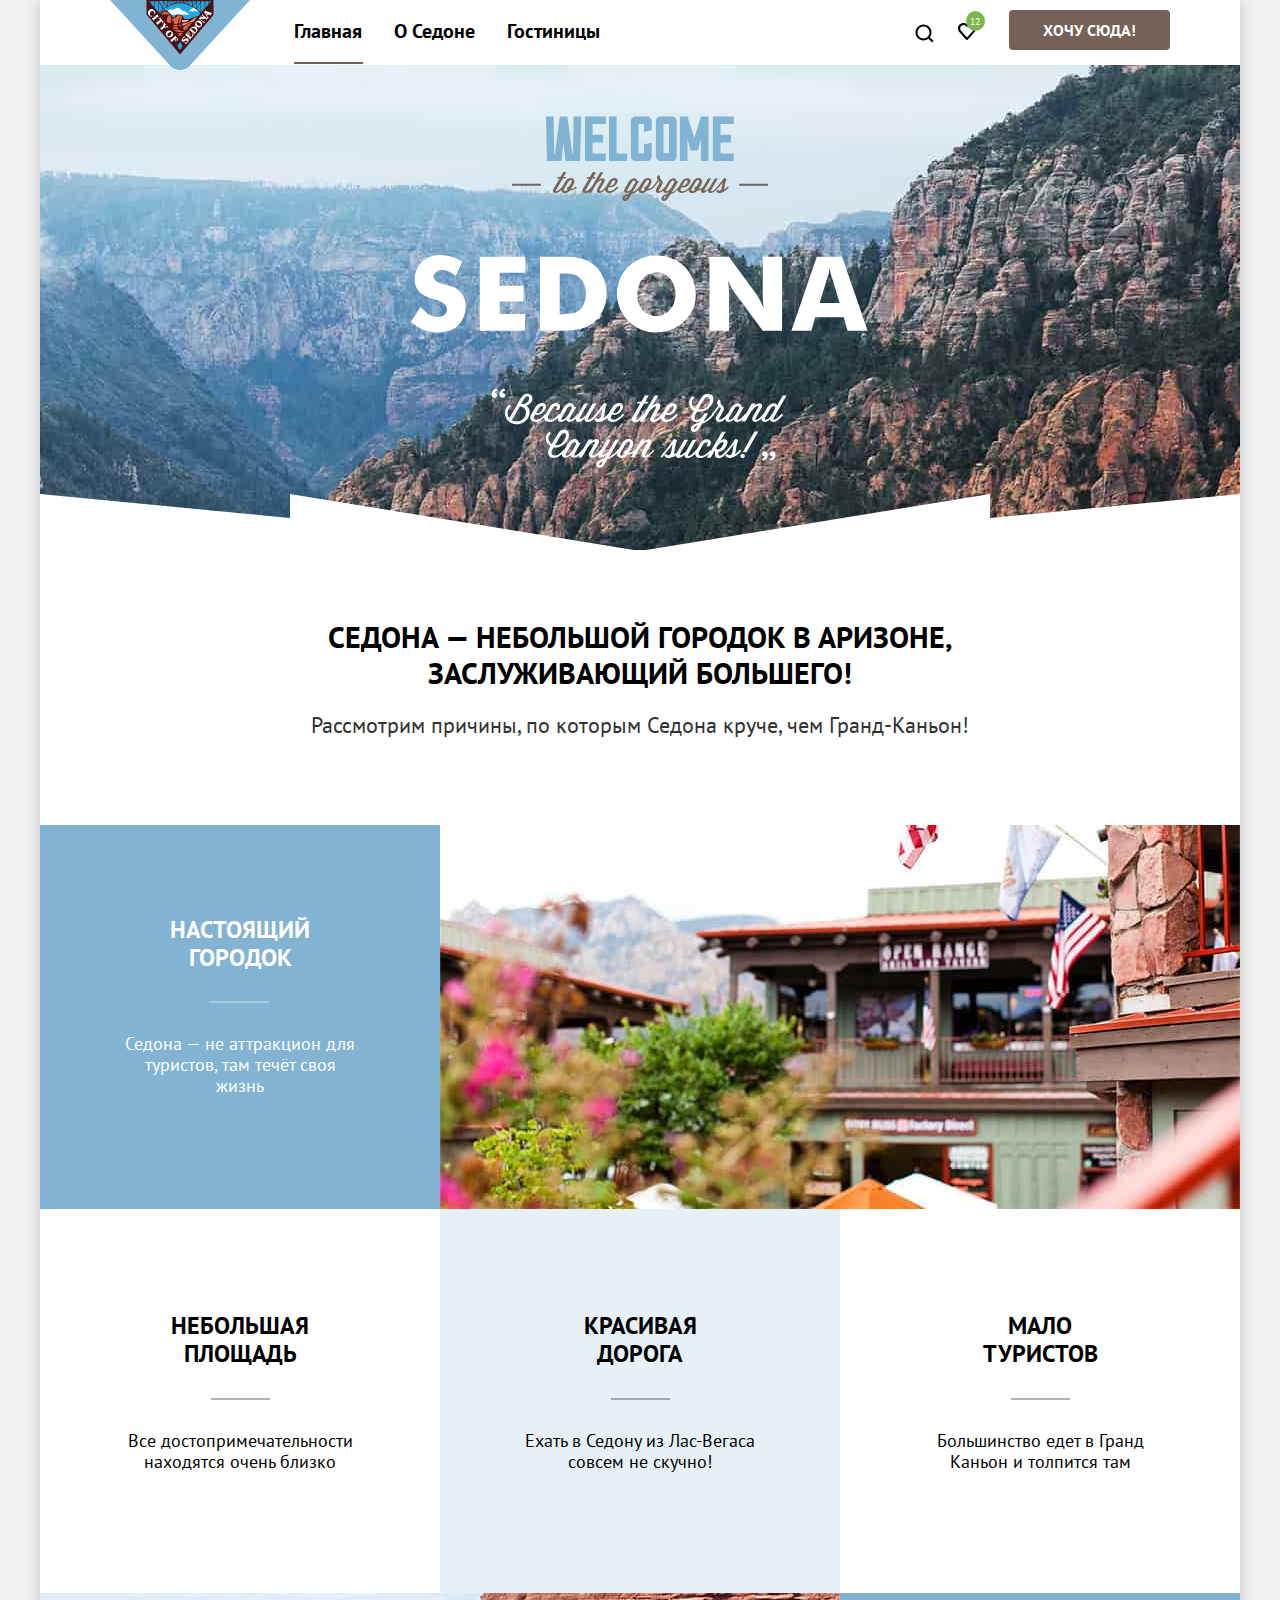
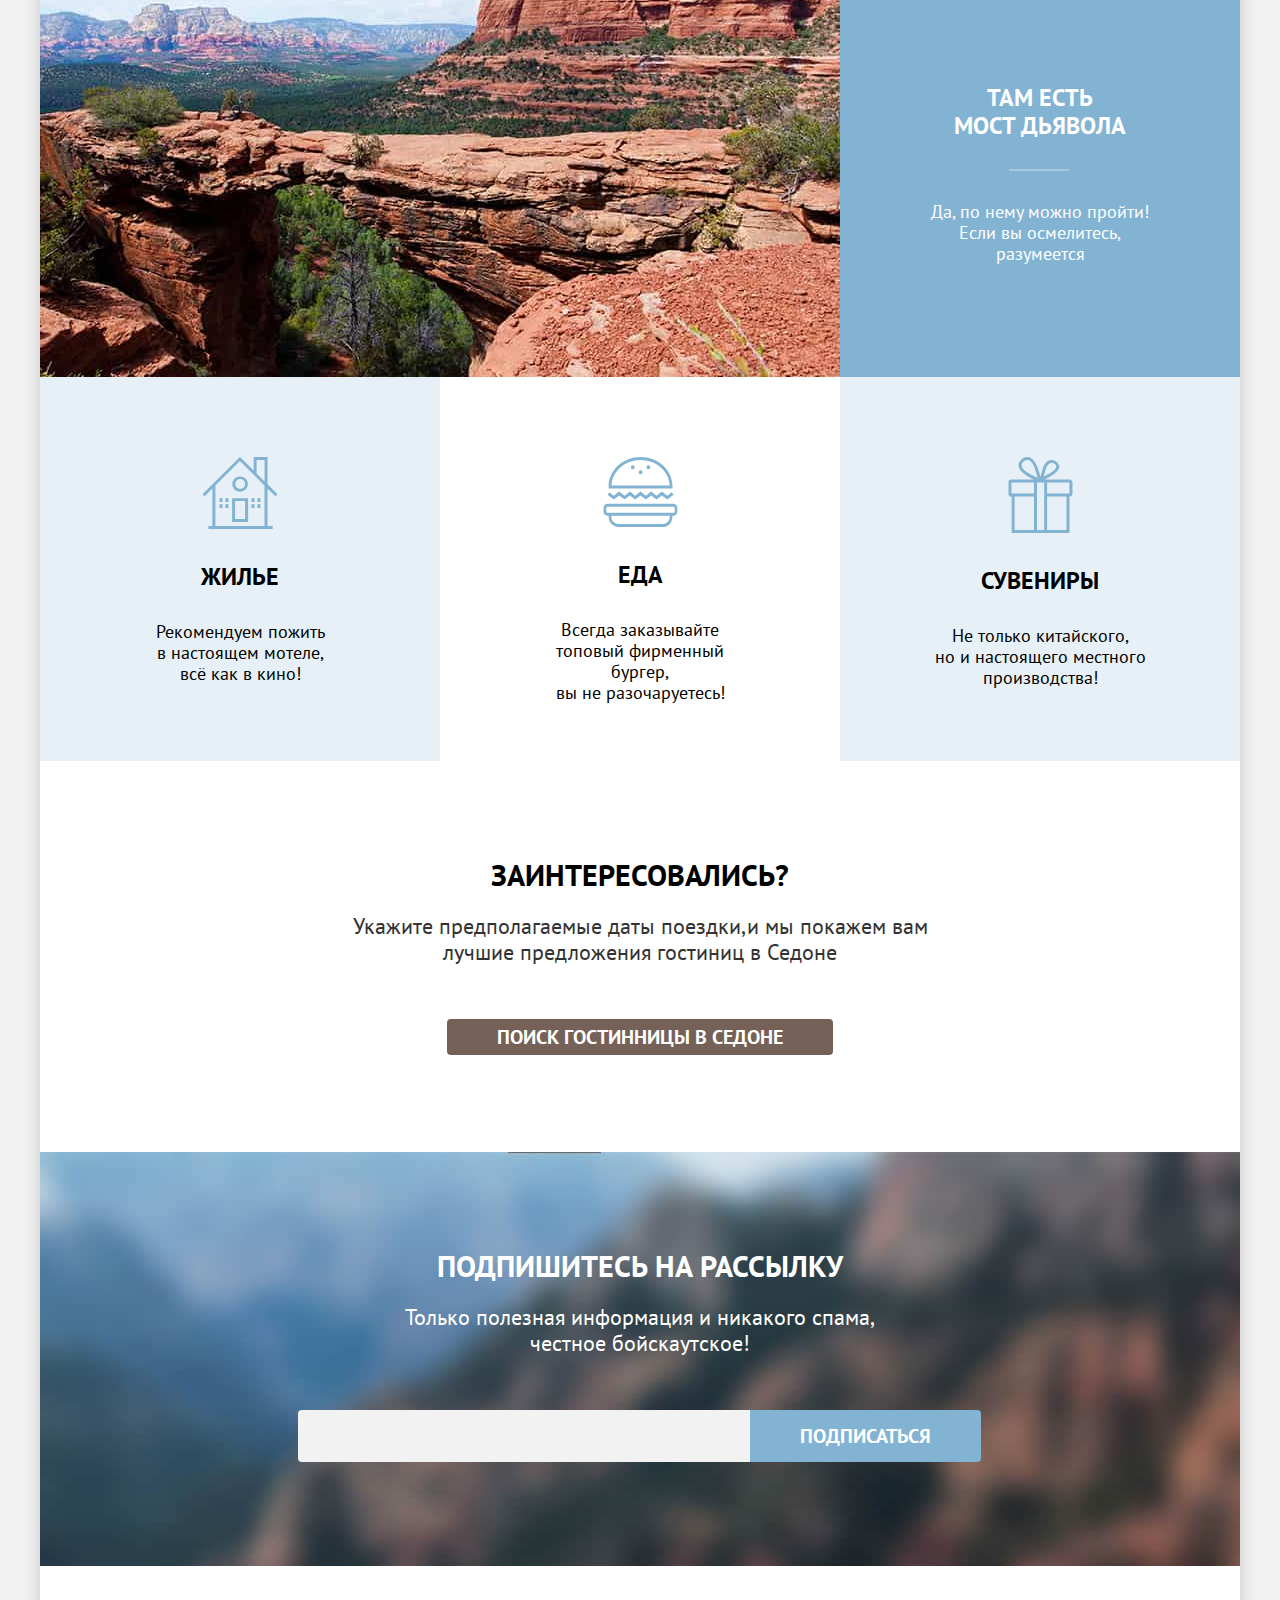
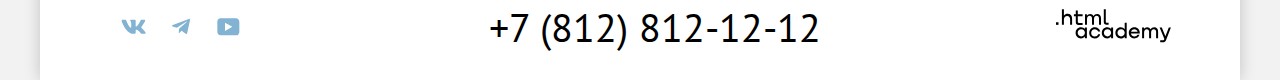
==== commit 3fc226b9: ":heavy_check_mark: Сборка #8" ====
--- a/8/index.html
+++ b/8/index.html
@@ -7,59 +7,53 @@
     <base href="https://htmlacademy-htmlcss.github.io/2108835-sedona-35/8/">
 </head>
   <body>
-
-    <header class="main-header">
+  <div class="page-container">
+    <header>
       <nav class="navigation">
         <div class="main-menu">
-          <a class="navigation-link" href="#">
-            <img class="logo" src="images/header/sedona-logo.svg" width="140px" height="70px" alt="Логотип Поездки в Седону.">
+          <a class="logo-link">
+            <img class="logo" src="images/header/sedona-logo.svg" width="140" height="70" alt="Логотип Седона.">
           </a>
           <ul class="navigation-list">
             <li class="navigation-item">
-              <a class="navigation-link navigation-link-current">Главная</a>
+              <a class="navigation-link current" href="#">Главная</a>
             </li>
             <li class="navigation-item">
-              <a class="navigation-link" href="faq.html">О Седоне</a>
+              <a class="navigation-link" href="#">О Седоне</a>
             </li>
             <li class="navigation-item">
-              <a class="navigation-link" href="catalog.html">Гостинницы</a>
+              <a class="navigation-link" href="catalog.html">Гостиницы</a>
             </li>
           </ul>
         </div>
-
-        <ul class="navigation-list navigation-user">
-          <li class="navigation-item user-menu-item">
-            <a class="navigation-link navigation-search" href="#">
+        <ul class="user-menu">
+          <li class="user-menu-item">
+            <a class="navigation-searh" href="#">
               <svg class="search" aria-hidden="true" focusable="false" width="20" height="20" viewBox="0 0 20 20" fill="none" xmlns="http://www.w3.org/2000/svg">
                 <path d="M19.5 18.0083L15.8 14.3287C16.8 13.0359 17.5 11.3453 17.5 9.4558C17.5 5.08011 13.9 1.5 9.5 1.5C5.1
                 1.5 1.5 5.17956 1.5 9.55525C1.5 13.9309 5.1 17.511 9.5 17.511C11.3 17.511 13 16.9144 14.4 15.8204L18.1 19.5L19.5
                 18.0083ZM9.5 15.5221C6.2 15.5221 3.5 12.837 3.5 9.55525C3.5 6.27348 6.2 3.5884 9.5 3.5884C12.8 3.5884 15.5 6.27348
                 15.5 9.55525C15.5 12.837 12.8 15.5221 9.5 15.5221Z"/>
                 </svg>
-              <span class="visually-hidden">
-                Поиск
-              </span>
-              </a>
-          </li>
-          <li class="navigation-item">
-            <a class="navigation-link navigation-favorites" href="#">
+            </a>
+          </li>
+          <li class="user-menu-item">
+            <a class="navigation-favorites" href="#">
               <svg class="heart" aria-hidden="true" focusable="false" width="18" height="17" viewBox="0 0 18 17" fill="none" xmlns="http://www.w3.org/2000/svg" >
                 <path d="M8.9 17c-.3 0-.6-.1-.8-.4-5.4-6.1-6.7-7.5-7-7.9C.4 7.8 0 6.6 0 5.4 0 2.4 2.4 0 5.5 0 6.8 0 8
                 .5 9 1.3 10 .5 11.3 0 12.5 0c3 0 5.5 2.4 5.5 5.4 0 1.3-.5 2.5-1.3 3.4l-7 7.9c-.2.2-.4.3-.8.3Zm-6-9.5c.3.4
                 3.5 4 6.1 6.9l6.2-7c.5-.5.7-1.2.7-2 0-1.8-1.5-3.3-3.3-3.3-1 0-2 .5-2.7 1.3-.3.3-.6.4-.9.4-.3 0-.6-.2-.8-.4-.7-.8-1.7-1.3-2.7-1.3-1.8 0-3.3 1.5-3.3
                 3.3-.1.9.3 1.6.7 2.1-.1 0-.1 0 0 0Z"/></svg>
-                <span class="new-favorites">12</span>
-              <span class="visually-hidden">Нравится</span>
-            </a>
-          </li>
-          <li class="navigation-item">
+              <span class="new-favorites">12</span>
+            </a>
+          </li>
+          <li class="user-menu-item">
             <a class="button-want button-brown" href="#">Хочу сюда!</a>
           </li>
         </ul>
       </nav>
     </header>
 
-<div class="page-container">
     <main class="main-container main-index">
       <h1 class="visually-hidden">Седона</h1>
 
@@ -213,7 +207,7 @@
       <!-- <img class="footer-logo" src="images/footer/footer-htmlacademy-logo.svg" width="114.9px" height="32.9px" alt="Логотип html academy"> -->
     </a>
    </footer>
-</div>
+
 
   <div class="modal-container modal-close">
     <div class="modal">
@@ -278,5 +272,6 @@
       </section>
     </div>
   </div>
+</div>
 </body>
 </html>
--- a/8/styles/style.css
+++ b/8/styles/style.css
@@ -28,8 +28,7 @@
   font-size: 18px;
   line-height: 21px;
   color: #000000;
-  background-color: #ffffff;
-  box-sizing: border-box;
+  background-color: #F2F2F2;
 }
 
 .visually-hidden {
@@ -44,8 +43,14 @@
 }
 
 .page-container {
+  display: flex;
+  flex-direction: column;
+  min-height: 100vh;
   margin: 0 auto;
   width: 1200px;
+  background-color: #FFFFFF;
+  box-shadow: 0 0 15px rgba(0, 0, 0, 0.2);
+  box-sizing: border-box;
 }
 
 .button {
@@ -73,7 +78,7 @@
 }
 
 
-.logo {
+.logo-link {
   z-index: 10;
   margin-right: 28px;
 }
@@ -84,12 +89,17 @@
 }
 
 .navigation {
+  font-family: 'PT Sans', Arial , sans-serif;
+  font-weight: 700;
+  font-size: 20px;
+  line-height: 24px;
+  text-transform: capitalize;
+  color: #FFFFFF;
+  text-decoration: none;
   display: flex;
   justify-content: space-between;
   padding-right: 70px;
   padding-left: 70px;
-  width: 1200px;
-  margin: 0 auto;
 }
 
 .main-menu {
@@ -97,15 +107,44 @@
   width: 700px;
 }
 
+.navigation-link {
+  position: relative;
+
+  padding: 20px 16px;
+
+  text-decoration: none;
+  color: black;
+}
+
+.navigation-link.current::before {
+  position: absolute;
+  right: 0;
+  left: 0;
+  bottom: 0;
+
+  margin: 0 15px 0 16px;
+  height: 2px;
+
+  background-color: #756257;
+  content: "";
+}
+
+.navigation-favorites {
+  text-decoration: none;
+}
+
+.content ul {
+  list-style-type: none;
+}
+
 .navigation-list {
   display: flex;
+  margin-top: 19px;
+  padding: 0;
   flex-wrap: wrap;
-  margin-top: 19px;
-  padding: 0;
-  list-style-type: none;
-}
-
-.navigation-user {
+}
+
+.user-menu {
   display: flex;
   align-items: center;
   margin-top: 5px;
@@ -118,34 +157,36 @@
 }
 
 .new-favorites {
-  position: absolute;
+  position: relative;
+  bottom: 10px;
+  left: 2px;
+
+  padding: 4px 5px 3px 4px;
+
   font-weight: 400;
   font-size: 10px;
   color: #FFFFFF;
+
   background-color: #7DB54F;
-  display: flex;
-  width: 10px;
-  height: 10px;
-  padding: 5px 5px 5px 4px;
-  border-radius: 50% ;
-  line-height: 10px;
-  text-align:center;
-  top: 0;
+  border-radius: 50%;
 }
 
 .button-want {
   padding: 8px 34px;
   display: block;
-  font-family: 'PT Sans', Arial , sans-serif;
+  font-family: 'PT Sans', sans-serif;
   font-weight: 700;
   font-size: 16px;
   text-transform: uppercase;
   color: #FFFFFF;
   text-decoration: none;
   white-space: nowrap;
+
   border-radius: 4px;
   border-style: none;
 }
+
+/* svg в правом контейнере */
 
 .heart {
   position: absolute;
@@ -153,7 +194,9 @@
   bottom: 0;
   right: 0;
   left: 0;
+
   margin: auto;
+
   fill: #000000;
 }
 
@@ -163,7 +206,9 @@
   bottom: 0;
   right: 0;
   left: 0;
+
   margin: auto;
+
   fill: #000000;
 }
 
@@ -176,40 +221,7 @@
   position: relative;
   padding: 18px 5px 24px 18px;
   margin-right: 21px;
-  text-decoration: none;
-}
-
-
-.navigation-link {
-  position: relative;
-  padding: 20px 16px;
-  display: block;
-  font-family: "PT Sans", Arial , sans-serif;
-  font-size: 20px;
-  line-height: 24px;
-  color: #000000;
-  font-weight: 700;
-  text-align: left;
-  text-decoration: none;
-  text-transform: capitalize;
-}
-
-.navigation-link-current::before {
-  position: absolute;
-  right: 0;
-  left: 0;
-  bottom: 0;
-  margin: 0 15px 0 16px;
-  height: 2px;
-  background-color: #756257;
-  content: "";
-}
-
-.navigation-favorites {
-  text-decoration: none;
-}
-
-/* все виды кнопок */
+}
 
 .button-brown {
   background-color: #756157;
@@ -555,7 +567,7 @@
 }
 
 .index-subscribe {
-  background-image: url(/images/main/subscribe.jpg);
+  background-image: url(../images/main/subscribe.jpg);
   background-size: 1200px 415px;
   background-repeat:no-repeat;
   background-color:#a1abab ;
@@ -927,7 +939,7 @@
 }
 
 .control-input[type="checkbox"]:checked + .control-mark {
-  background-image: url("../images/icons/checked-checkbox.svg");
+  background-image: url("../images/catalog/checked-checkbox.svg");
   background-repeat: no-repeat;
   background-position: 4px 6px;
 }
